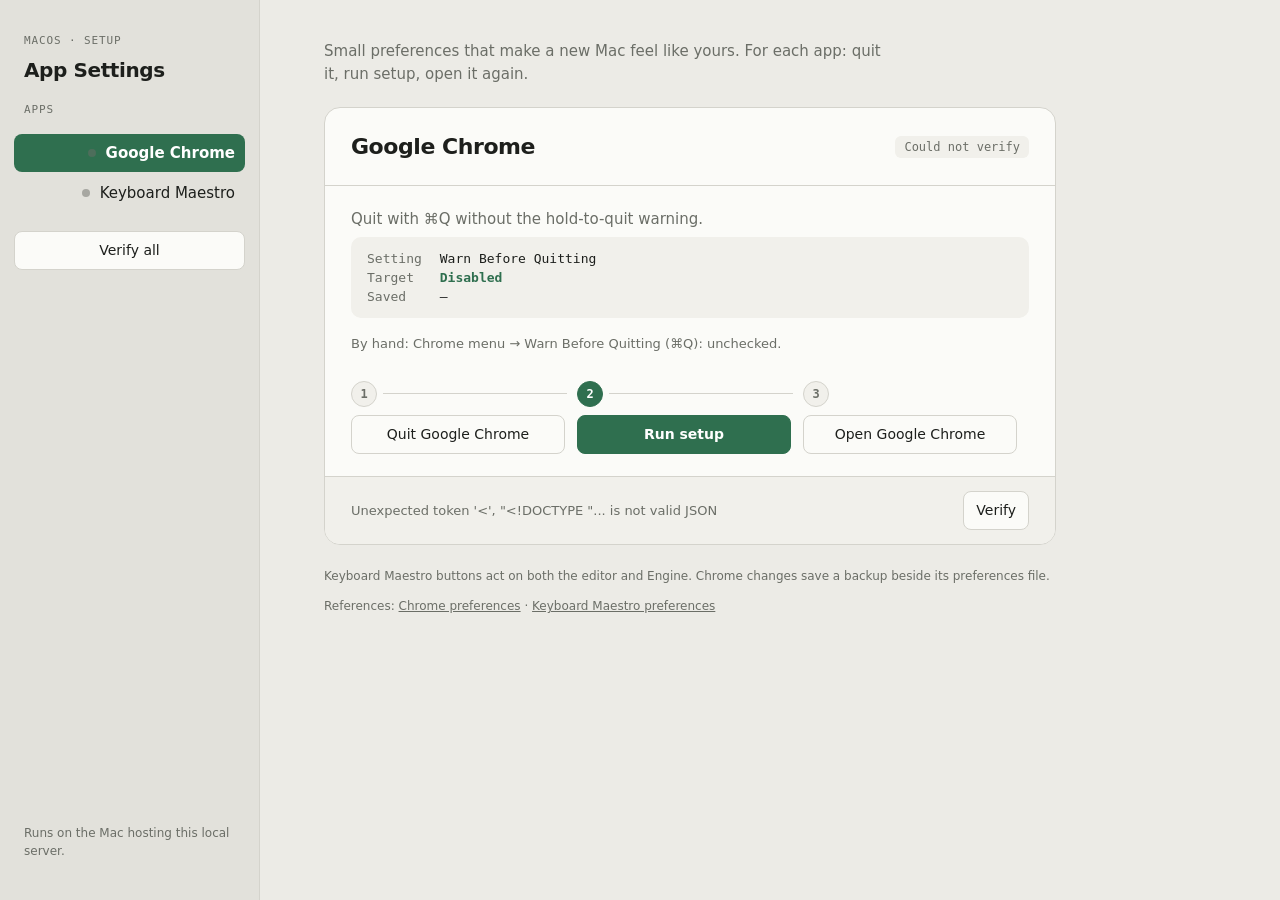
==== apps/app-settings1/web/index.html @ fcaf7db0 "🚀⚙️ launch(app-settings1): add local mac settings app  ██╗      █████╗ ██╗   ██╗███╗   ██╗ ██████╗██" ====
<!doctype html>
<html lang="en">
<head>
<meta charset="utf-8"><meta name="viewport" content="width=device-width, initial-scale=1">
<title>App Settings 1</title>
<style>
:root{color-scheme:light dark;
--bg:light-dark(#ecebe6,#141513);--side:light-dark(#e2e1db,#1b1c1a);--panel:light-dark(#fbfbf8,#20221f);--well:light-dark(#f1f0eb,#171816);
--ink:light-dark(#1d1f1c,#ecede8);--muted:light-dark(#6b6e67,#9a9d95);--line:light-dark(#d4d3cc,#30332e);
--accent:light-dark(#2f6f4f,#6fc79a);--accent-ink:light-dark(#fff,#0f1a14);--ok:light-dark(#2f7d4f,#6fc79a);--warn:light-dark(#a8660f,#e3a857);
--mono:ui-monospace,"SF Mono",Menlo,monospace}
*{box-sizing:border-box}
body{margin:0;background:var(--bg);color:var(--ink);font:15px/1.5 -apple-system,system-ui,sans-serif;min-height:100vh}
.shell{display:grid;grid-template-columns:260px 1fr;min-height:100vh}
aside{background:var(--side);border-right:1px solid var(--line);padding:28px 14px;display:flex;flex-direction:column;gap:18px}
.brand{padding:0 10px}.brand small{font:11px var(--mono);letter-spacing:.08em;color:var(--muted);text-transform:uppercase}
.brand h1{font-size:20px;letter-spacing:-.02em;margin:4px 0 0}
.label{font:11px var(--mono);letter-spacing:.08em;text-transform:uppercase;color:var(--muted);padding:0 10px}
.tabs{display:flex;flex-direction:column;gap:2px}
[role=tab]{all:unset;display:flex;align-items:center;gap:10px;padding:8px 10px;border-radius:8px;cursor:pointer;color:var(--ink)}
[role=tab]:hover{background:light-dark(#d6d5ce,#262825)}
[role=tab][aria-selected=true]{background:var(--accent);color:var(--accent-ink);font-weight:600}
[role=tab] .dot{margin-left:auto}
.dot{width:8px;height:8px;border-radius:50%;background:var(--muted);opacity:.5;flex:none}
.dot[data-match=true]{background:var(--ok);opacity:1}.dot[data-match=false]{background:var(--warn);opacity:1}
[aria-selected=true] .dot[data-match]{background:var(--accent-ink)}
.aside-foot{margin-top:auto;padding:0 10px;font-size:12px;color:var(--muted)}
#verify-all{width:100%}
main{padding:40px clamp(18px,5vw,64px);max-width:860px}
.intro{color:var(--muted);margin:0 0 22px;max-width:60ch}
article{background:var(--panel);border:1px solid var(--line);border-radius:16px;overflow:hidden}
.head{display:flex;align-items:center;gap:14px;padding:22px 26px;border-bottom:1px solid var(--line)}
h2{font-size:22px;letter-spacing:-.02em;margin:0;flex:1}
.badge{font:12px var(--mono);border-radius:6px;padding:4px 9px;background:var(--well);color:var(--muted)}
.badge[data-match=true]{color:var(--ok)}.badge[data-match=false]{color:var(--warn)}
.body{padding:22px 26px}
.body p{margin:0 0 6px;color:var(--muted)}
.readout{display:grid;grid-template-columns:auto 1fr;gap:4px 18px;font:13px var(--mono);background:var(--well);border-radius:10px;padding:14px 16px;margin:0 0 16px}
.readout dt{color:var(--muted)}.readout dd{margin:0;overflow-wrap:anywhere}
.readout .want{color:var(--accent);font-weight:600}
.manual{font-size:13px}
.steps{list-style:none;display:grid;grid-template-columns:repeat(3,1fr);gap:0;margin:0;padding:0 26px 22px;counter-reset:s}
.steps li{position:relative;counter-increment:s;padding-top:34px}
.steps li::before{content:counter(s);position:absolute;top:0;left:0;width:24px;height:24px;border-radius:50%;display:grid;place-items:center;font:600 12px var(--mono);background:var(--well);border:1px solid var(--line);color:var(--muted)}
.steps li:not(:last-child)::after{content:"";position:absolute;top:12px;left:32px;right:10px;height:1px;background:var(--line)}
.steps li.primary::before{background:var(--accent);border-color:var(--accent);color:var(--accent-ink)}
.steps button{width:calc(100% - 12px)}
button{font:inherit;font-size:14px;border:1px solid var(--line);border-radius:8px;padding:8px 12px;cursor:pointer;background:var(--panel);color:var(--ink)}
button:hover{background:var(--well)}
button.primary{background:var(--accent);border-color:var(--accent);color:var(--accent-ink);font-weight:600}
button.primary:hover{filter:brightness(1.08)}
button:disabled{opacity:.5;cursor:progress}
:focus-visible{outline:2px solid var(--accent);outline-offset:2px}
.foot{display:flex;align-items:center;gap:12px;border-top:1px solid var(--line);padding:14px 26px;background:var(--well)}
output{flex:1;font-size:13px;color:var(--muted);overflow-wrap:anywhere}
output:empty::before{content:"Results appear here."}
footer{font-size:12px;color:var(--muted);margin-top:22px}footer a{color:inherit}
@media(max-width:720px){.shell{grid-template-columns:1fr}aside{border-right:0;border-bottom:1px solid var(--line);padding:18px 16px}.tabs{flex-direction:row;overflow-x:auto}[role=tab]{white-space:nowrap}.aside-foot{display:none}main{padding:20px 16px}.steps{grid-template-columns:1fr;gap:10px}.steps li{padding:0 0 0 34px}.steps li::after{display:none}.steps button{width:100%}.head,.body,.foot{padding-left:18px;padding-right:18px}.steps{padding:0 18px 18px}}
</style>
</head>
<body><div class="shell">
<aside>
  <div class="brand"><small>macOS · setup</small><h1>App Settings</h1></div>
  <span class="label">Apps</span>
  <nav class="tabs" role="tablist" aria-label="Apps" aria-orientation="vertical"></nav>
  <button id="verify-all">Verify all</button>
  <p class="aside-foot">Runs on the Mac hosting this local server.</p>
</aside>
<main>
  <p class="intro">Small preferences that make a new Mac feel like yours. For each app: quit it, run setup, open it again.</p>
  <section id="settings"></section>
  <footer><p>Keyboard Maestro buttons act on both the editor and Engine. Chrome changes save a backup beside its preferences file.</p><p>References: <a href="https://www.chromium.org/administrators/configuring-other-preferences/">Chrome preferences</a> · <a href="https://wiki.keyboardmaestro.com/manual/Preferences">Keyboard Maestro preferences</a></p></footer>
</main>
</div><script type="module" src="app.js"></script></body></html>
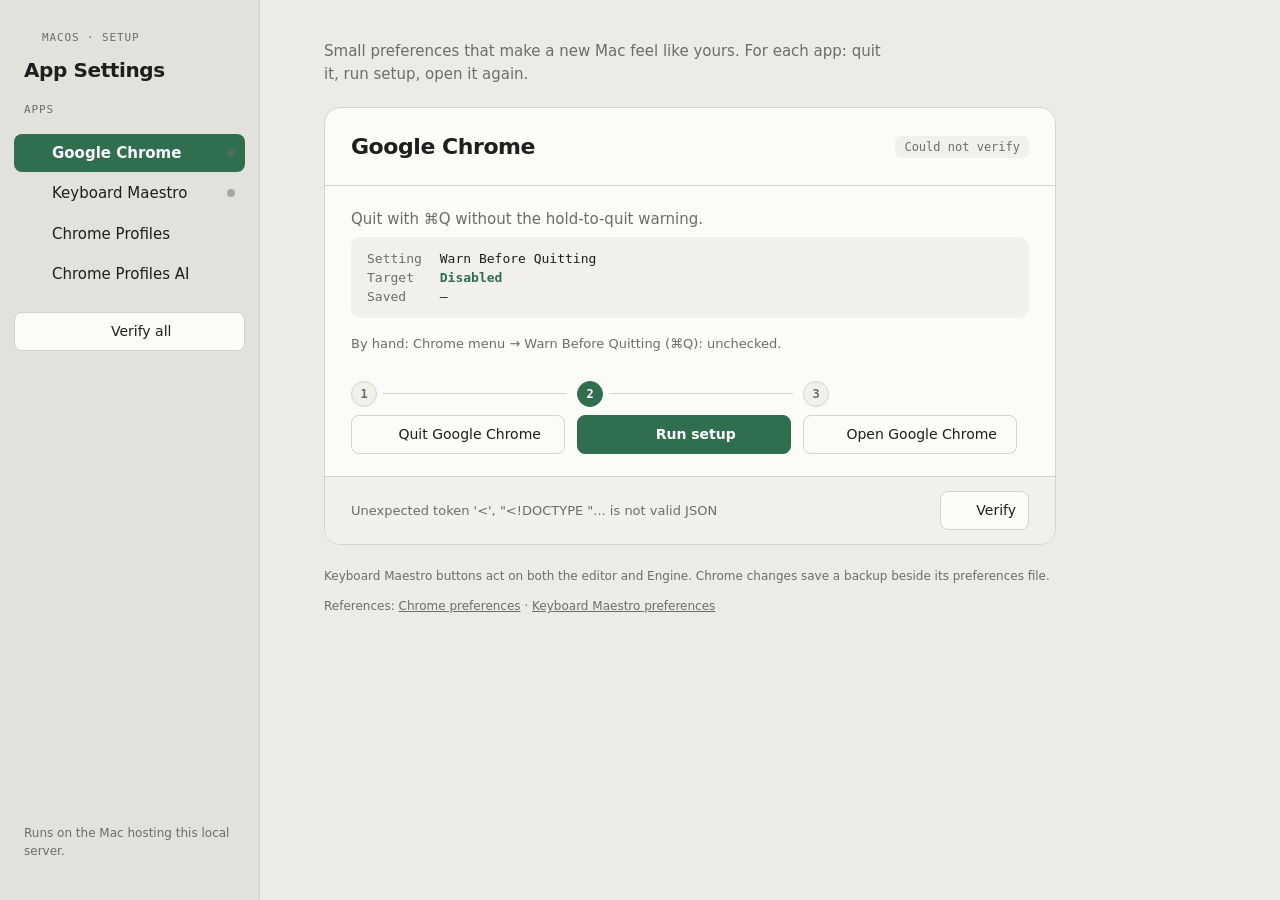
==== commit f428b6ca: "✨👥 expand(app-settings1): add Chrome profiles and an AI create run  ███████╗██╗  ██╗██████╗  █████╗ " ====
--- a/apps/app-settings1/web/index.html
+++ b/apps/app-settings1/web/index.html
@@ -7,7 +7,7 @@
 :root{color-scheme:light dark;
 --bg:light-dark(#ecebe6,#141513);--side:light-dark(#e2e1db,#1b1c1a);--panel:light-dark(#fbfbf8,#20221f);--well:light-dark(#f1f0eb,#171816);
 --ink:light-dark(#1d1f1c,#ecede8);--muted:light-dark(#6b6e67,#9a9d95);--line:light-dark(#d4d3cc,#30332e);
---accent:light-dark(#2f6f4f,#6fc79a);--accent-ink:light-dark(#fff,#0f1a14);--ok:light-dark(#2f7d4f,#6fc79a);--warn:light-dark(#a8660f,#e3a857);
+--accent:light-dark(#2f6f4f,#6fc79a);--accent-ink:light-dark(#fff,#0f1a14);--ok:light-dark(#2f7d4f,#6fc79a);--warn:light-dark(#a8660f,#e3a857);--bad:light-dark(#b3261e,#f28b82);
 --mono:ui-monospace,"SF Mono",Menlo,monospace}
 *{box-sizing:border-box}
 body{margin:0;background:var(--bg);color:var(--ink);font:15px/1.5 -apple-system,system-ui,sans-serif;min-height:100vh}
@@ -26,7 +26,7 @@
 [aria-selected=true] .dot[data-match]{background:var(--accent-ink)}
 .aside-foot{margin-top:auto;padding:0 10px;font-size:12px;color:var(--muted)}
 #verify-all{width:100%}
-main{padding:40px clamp(18px,5vw,64px);max-width:860px}
+main{min-width:0;width:100%;padding:40px clamp(18px,5vw,64px);max-width:860px}
 .intro{color:var(--muted);margin:0 0 22px;max-width:60ch}
 article{background:var(--panel);border:1px solid var(--line);border-radius:16px;overflow:hidden}
 .head{display:flex;align-items:center;gap:14px;padding:22px 26px;border-bottom:1px solid var(--line)}
@@ -55,15 +55,46 @@
 output{flex:1;font-size:13px;color:var(--muted);overflow-wrap:anywhere}
 output:empty::before{content:"Results appear here."}
 footer{font-size:12px;color:var(--muted);margin-top:22px}footer a{color:inherit}
-@media(max-width:720px){.shell{grid-template-columns:1fr}aside{border-right:0;border-bottom:1px solid var(--line);padding:18px 16px}.tabs{flex-direction:row;overflow-x:auto}[role=tab]{white-space:nowrap}.aside-foot{display:none}main{padding:20px 16px}.steps{grid-template-columns:1fr;gap:10px}.steps li{padding:0 0 0 34px}.steps li::after{display:none}.steps button{width:100%}.head,.body,.foot{padding-left:18px;padding-right:18px}.steps{padding:0 18px 18px}}
+@media(max-width:720px){.shell{grid-template-columns:minmax(0,1fr)}aside{min-width:0;border-right:0;border-bottom:1px solid var(--line);padding:18px 16px}.tabs{flex-direction:row;overflow-x:auto}[role=tab]{white-space:nowrap}.aside-foot{display:none}main{padding:20px 16px}.steps{grid-template-columns:1fr;gap:10px}.steps li{padding:0 0 0 34px}.steps li::after{display:none}.steps button{width:100%}.head,.body,.foot{padding-left:18px;padding-right:18px}.steps{padding:0 18px 18px}}
+.profile-plan{display:grid;grid-template-columns:1fr;gap:10px;padding:18px 0;border-bottom:1px solid var(--line)}
+.profile-plan label{font-weight:600}.profile-plan input{width:100%;min-width:0;background:var(--well);color:var(--ink);border:1px solid var(--line);border-radius:8px;padding:10px 12px;font:inherit}
+.profile-actions{display:flex;gap:10px;flex-wrap:wrap}h3{font-size:16px;margin:0 0 12px}#profiles-installed{padding-left:20px;overflow-wrap:anywhere}#profiles-installed li{margin-bottom:10px}
+@media(max-width:480px){.head{flex-wrap:wrap}.foot{flex-wrap:wrap}.foot output{flex-basis:100%}}
+.icon{width:1.1em;height:1.1em;flex:none;vertical-align:-.2em;fill:none}
+button{display:inline-flex;align-items:center;justify-content:center;gap:8px}
+.brand small,.badge{display:inline-flex;align-items:center;gap:6px}
+[role=tab] .icon{width:18px;height:18px;opacity:.85}
+.ai-form{display:grid;gap:18px}.ai-form>p{margin:0}
+.field{position:relative;display:block}
+.field input{width:100%;font:inherit;font-size:16px;color:var(--ink);background:transparent;border:1.5px solid var(--line);border-radius:10px;padding:16px 14px 12px}
+.field span{position:absolute;left:10px;top:15px;padding:0 5px;color:var(--muted);background:var(--panel);pointer-events:none;transition:all .15s}
+.field input:focus,.field input:not(:placeholder-shown){outline:none}
+.field input:focus{border-color:var(--accent)}
+.field input:focus+span,.field input:not(:placeholder-shown)+span{top:-9px;font-size:12px}
+.field input:focus+span{color:var(--accent)}
+.choice{border:0;margin:0;padding:0;display:grid;grid-template-columns:1fr 1fr;gap:12px}
+.choice legend{font-size:13px;color:var(--muted);margin-bottom:8px;padding:0}
+.choice label{display:flex;align-items:center;justify-content:center;gap:8px;padding:13px 18px;border-radius:999px;cursor:pointer;background:var(--well);border:1.5px solid var(--line);font-weight:500}
+.choice input{position:absolute;opacity:0;pointer-events:none}
+.choice label:has(:checked){background:var(--accent);border-color:var(--accent);color:var(--accent-ink)}
+.choice label:has(:focus-visible){outline:2px solid var(--accent);outline-offset:2px}
+#ai-account-field .hint{font-size:13px;margin:6px 2px 0}
+.run{justify-self:start;padding:11px 18px}
+@media(prefers-reduced-motion:reduce){.field span{transition:none}}
+@media(max-width:480px){.choice{grid-template-columns:1fr}.run{justify-self:stretch}}
+#ai-preset{font:inherit;color:var(--ink);background:var(--well);border:1px solid var(--line);border-radius:8px;padding:10px;width:100%}.ai-preset-label{font-size:13px;color:var(--muted)}
+output[data-state]{display:flex;gap:8px;align-items:baseline;font-weight:500}
+output[data-state]::before{content:"";flex:none;width:8px;height:8px;border-radius:50%;background:currentColor;transform:translateY(-1px)}
+output[data-state=ok]{color:var(--ok)}output[data-state=pending]{color:var(--warn)}output[data-state=bad]{color:var(--bad)}
+.readout dd[data-state]{font-weight:600}.readout dd[data-state=ok]{color:var(--ok)}.readout dd[data-state=bad]{color:var(--bad)}
 </style>
 </head>
 <body><div class="shell">
 <aside>
-  <div class="brand"><small>macOS · setup</small><h1>App Settings</h1></div>
+  <div class="brand"><small><svg class="icon" aria-hidden="true"><use href="/shared/icons.svg#lucide--settings-2"/></svg>macOS · setup</small><h1>App Settings</h1></div>
   <span class="label">Apps</span>
   <nav class="tabs" role="tablist" aria-label="Apps" aria-orientation="vertical"></nav>
-  <button id="verify-all">Verify all</button>
+  <button id="verify-all"><svg class="icon" aria-hidden="true"><use href="/shared/icons.svg#lucide--refresh-cw"/></svg>Verify all</button>
   <p class="aside-foot">Runs on the Mac hosting this local server.</p>
 </aside>
 <main>
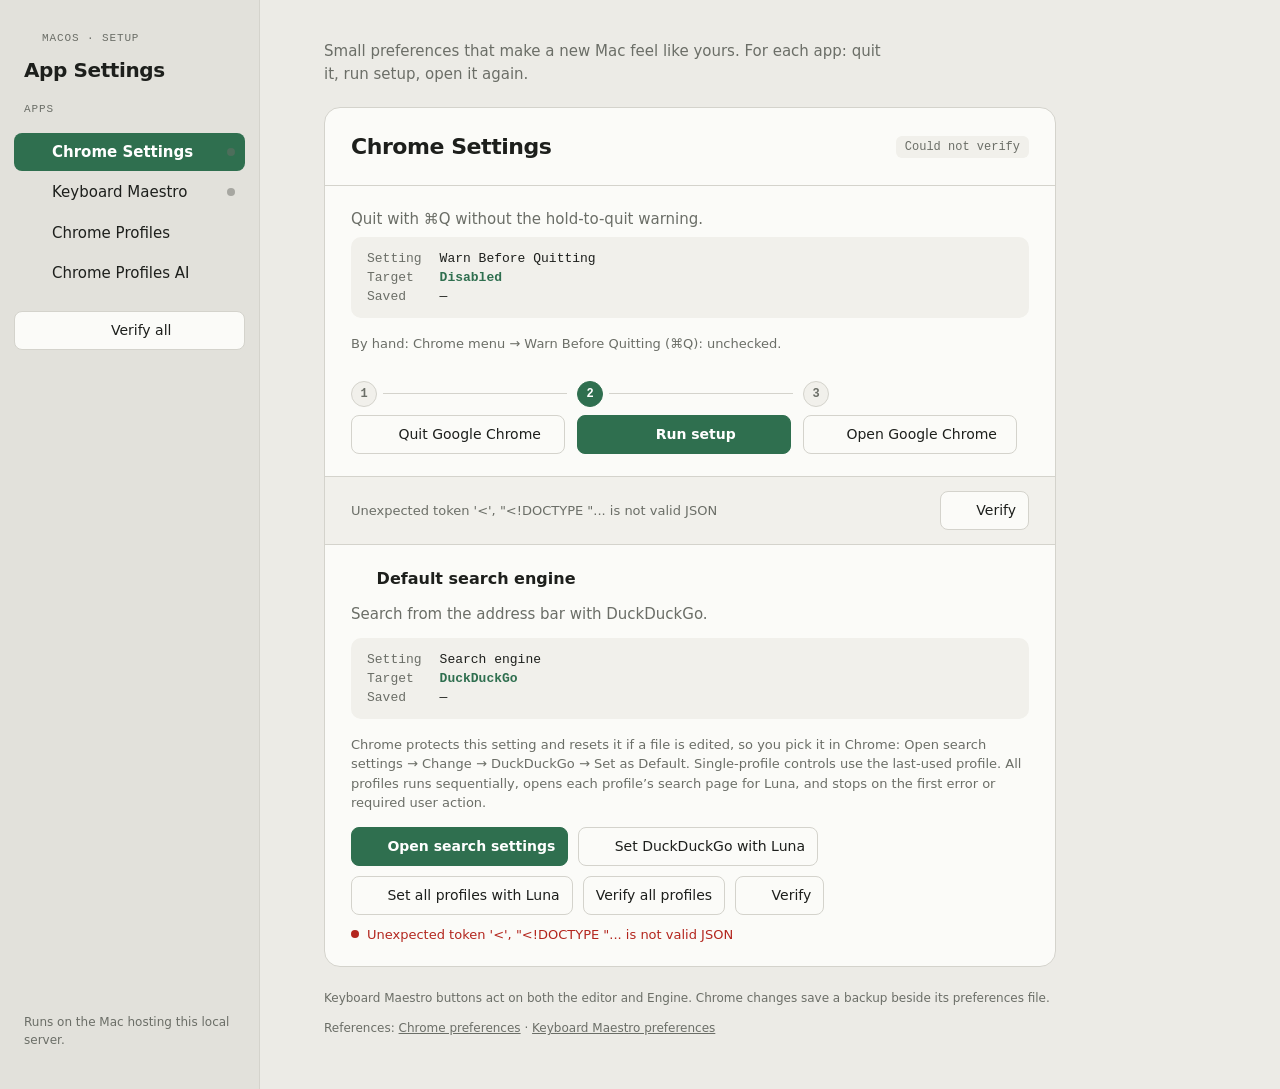
==== commit 4035ab8d: "✨ expand(app-settings1): enhance Chrome search engine management - Introduced `searchPrompt` functio" ====
--- a/apps/app-settings1/web/index.html
+++ b/apps/app-settings1/web/index.html
@@ -87,6 +87,7 @@
 output[data-state]::before{content:"";flex:none;width:8px;height:8px;border-radius:50%;background:currentColor;transform:translateY(-1px)}
 output[data-state=ok]{color:var(--ok)}output[data-state=pending]{color:var(--warn)}output[data-state=bad]{color:var(--bad)}
 .readout dd[data-state]{font-weight:600}.readout dd[data-state=ok]{color:var(--ok)}.readout dd[data-state=bad]{color:var(--bad)}
+.extra{border-top:1px solid var(--line)}.extra h3{display:flex;align-items:center;gap:8px}.extra .readout{margin-top:12px}.extra .profile-actions{margin:14px 0 10px}
 </style>
 </head>
 <body><div class="shell">
